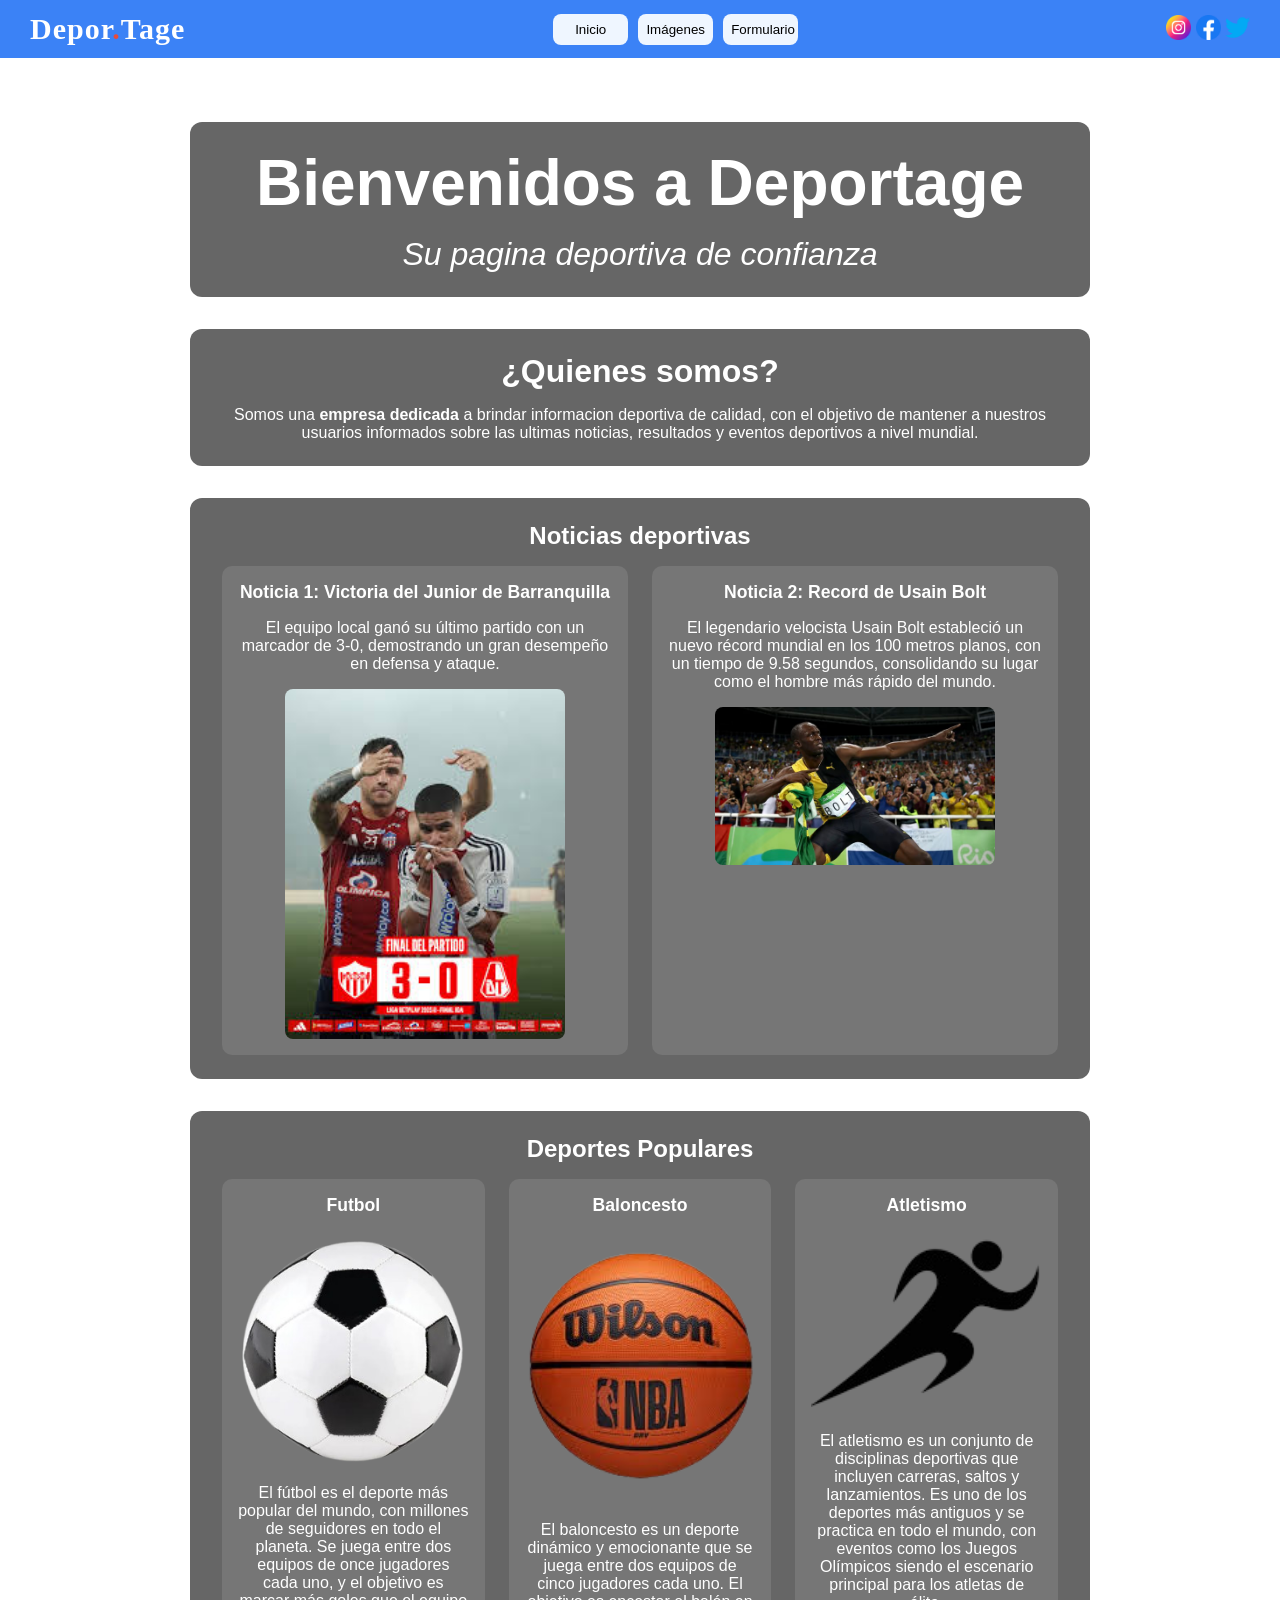
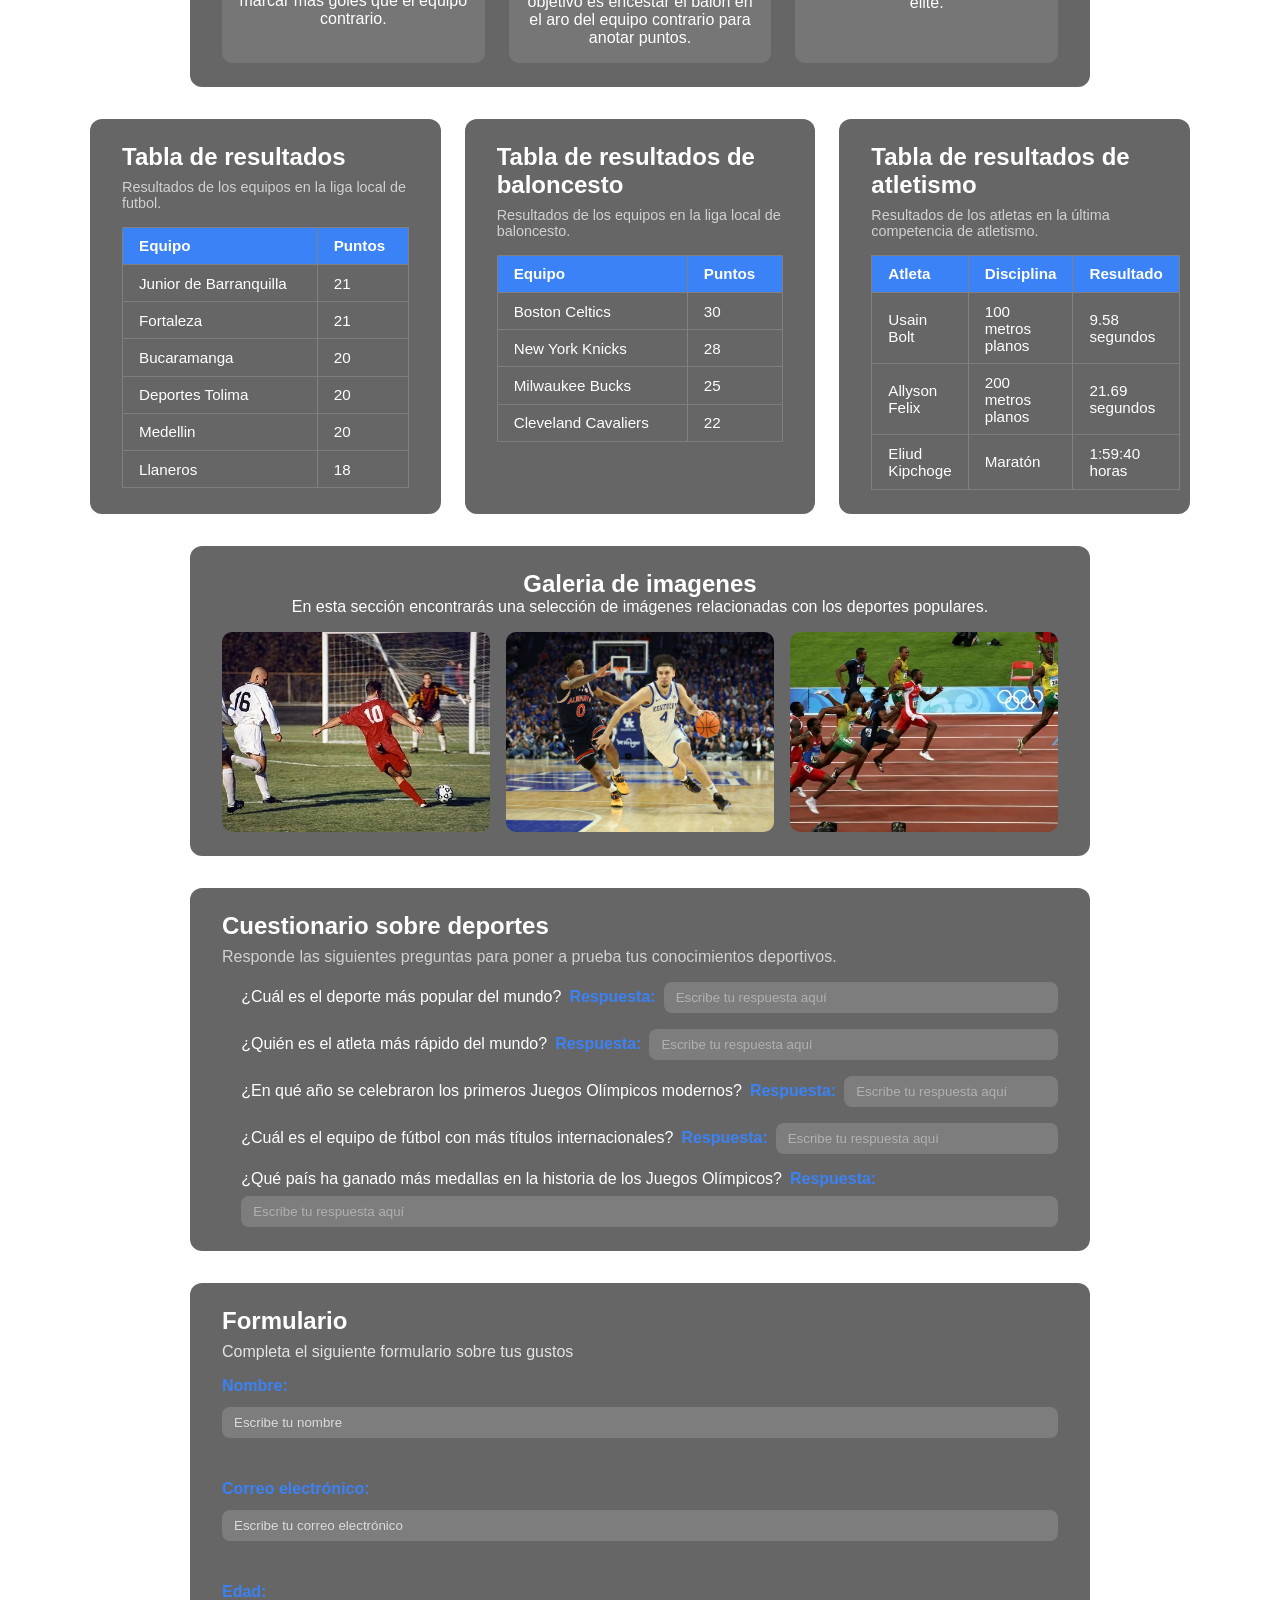
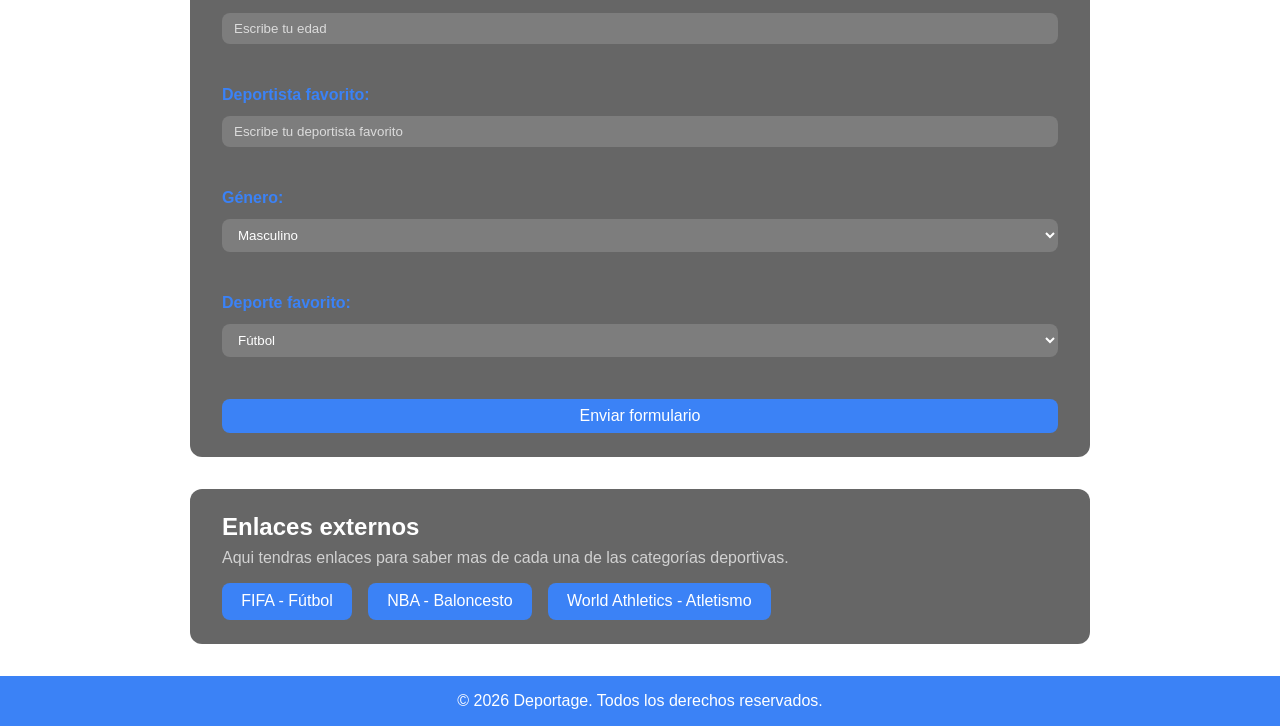
==== index.html @ 2c76aba1 "Pagina Inicial sin bootstrap" ====
<!DOCTYPE html>
<html lang="es">
<head>
    <meta charset="UTF-8">
    <meta name="viewport" content="width=device-width, initial-scale=1.0">
    <title>Deportage</title>
    <link rel="stylesheet" href="style.css">
    <link rel="icon" href="img/deportes.png">
</head>
<body>
    <header class="header">
    <div class="logo">
        Depor<span class="logo-dot">.</span>Tage
    </div>
    <nav class="nav">
        <button class="boton"><a href="#inicio">Inicio</a> </button>
        <button class="boton"><a href="#galeria">Imágenes</a> </button>
        <button class="boton"><a href="#formulario">Formulario</a></button>
    </nav>
    <div class="redes">
        <img src="img/instagram.png" alt="Instagram">
        <img src="img/facebook.png" alt="Facebook">
        <img src="img/twitter.png" alt="Twitter">
    </div>
    </header>

<main class="padre">
        <div class="inicio">
            <h1>Bienvenidos a Deportage</h1>
            <p><em>Su pagina deportiva de confianza</em></p>
        </div>

        <div class="quienes-somos"  >
            <h2>¿Quienes somos?</h2>
            <p>Somos una <strong>empresa dedicada</strong> a brindar informacion deportiva de calidad, con el objetivo de mantener a nuestros usuarios informados sobre las ultimas noticias, resultados y eventos deportivos a nivel mundial.</p>
        </div>

        <section class="noticias-deportivas">
            <h2>Noticias deportivas</h2>
            <div class="noticias-grid">
                <article class="tarjeta">
                    <h3>Noticia 1: Victoria del Junior de Barranquilla</h3>
                    <p>El equipo local ganó su último partido con un marcador de 3-0, demostrando un gran desempeño en defensa y ataque.</p>
                    <img src="img/Partido.jpg" alt="Partido de futbol">
                </article>
                <article class="tarjeta">
                    <h3>Noticia 2: Record de Usain Bolt</h3>
                    <p>El legendario velocista Usain Bolt estableció un nuevo récord mundial en los 100 metros planos, con un tiempo de 9.58 segundos, consolidando su lugar como el hombre más rápido del mundo.</p>
                    <img src="img/Record.jpg" alt="Usain Bolt corriendo">
                </article>
            </div>
        </section>

        <section class="deportes-populares">
            <h2>Deportes Populares</h2>
            <div class="deportes-grid">
                <article class="tarjeta">
                    <h3>Futbol</h3>
                    <img src="img/BalonFut.png" alt="Balon de futbol" width="140">
                    <p>El fútbol es el deporte más popular del mundo, con millones de seguidores en todo el planeta. Se juega entre dos equipos de once jugadores cada uno, y el objetivo es marcar más goles que el equipo contrario.</p>
                </article>
                <article class="tarjeta">
                    <h3>Baloncesto</h3>
                    <img src="img/baloncesto.png" alt="Balon de baloncesto" width="150">
                    <p>El baloncesto es un deporte dinámico y emocionante que se juega entre dos equipos de cinco jugadores cada uno. El objetivo es encestar el balón en el aro del equipo contrario para anotar puntos.</p>
                </article>
                <article class="tarjeta">
                    <h3>Atletismo</h3>
                    <img src="img/Atletismo.png" alt="Atletas corriendo" width="150">
                    <p>El atletismo es un conjunto de disciplinas deportivas que incluyen carreras, saltos y lanzamientos. Es uno de los deportes más antiguos y se practica en todo el mundo, con eventos como los Juegos Olímpicos siendo el escenario principal para los atletas de élite.</p>
                </article>
            </div>
        </section>


        <div class="tablas">
        <section class="resultados">
            <h2>Tabla de resultados</h2>
            <p>Resultados de los equipos en la liga local de futbol.</p>
            <table class="tabla" border="1">
                <tr>
                    <th>Equipo</th>
                    <th>Puntos</th>
                </tr>
                <tr>
                    <td>Junior de Barranquilla</td>
                    <td>21</td>
                </tr>
                <tr>
                    <td>Fortaleza</td>
                    <td>21</td>
                </tr>
                <tr>
                    <td>Bucaramanga</td>
                    <td>20</td>
                </tr>
                <tr>
                    <td>Deportes Tolima</td>
                    <td>20</td>
                </tr>
                <tr>
                    <td>Medellin</td>
                    <td>20</td>
                </tr>
                <tr>
                    <td>Llaneros</td>
                    <td>18</td>
                </tr>
            </table>
        </section>

        <section class="resultados">
            <h2>Tabla de resultados de baloncesto</h2>
            <p>Resultados de los equipos en la liga local de baloncesto.</p>
            <table class="tabla" border="1">
                <tr>
                    <th>Equipo</th>
                    <th>Puntos</th>
                </tr>
                <tr>
                    <td>Boston Celtics</td>
                    <td>30</td>
                </tr>
                <tr>
                    <td>New York Knicks</td>
                    <td>28</td>
                </tr>
                <tr>
                    <td>Milwaukee Bucks</td>
                    <td>25</td>
                </tr>
                <tr>
                    <td>Cleveland Cavaliers</td>
                    <td>22</td>
                </tr>
            </table>
        </section>

        <section class="resultados">
            <h2>Tabla de resultados de atletismo</h2>
            <p>Resultados de los atletas en la última competencia de atletismo.</p>
            <table class="tabla" border="1">
                <tr>
                    <th>Atleta</th>
                    <th>Disciplina</th>
                    <th>Resultado</th>
                </tr>
                <tr>
                    <td>Usain Bolt</td>
                    <td>100 metros planos</td>
                    <td>9.58 segundos</td>
                </tr>
                <tr>
                    <td>Allyson Felix</td>
                    <td>200 metros planos</td>
                    <td>21.69 segundos</td>
                </tr>
                <tr>
                    <td>Eliud Kipchoge</td>
                    <td>Maratón</td>
                    <td>1:59:40 horas</td>
                </tr>
            </table>
        </section>
        </div>
        <section id="galeria">
            <h2>Galeria de imagenes</h2>
            <p>En esta sección encontrarás una selección de imágenes relacionadas con los deportes populares.</p>
            <div class="galeria-grid">
                <img src="img/Galeria.jpeg" alt="Imagen de futbol">
                <img src="img/galeria2.jpeg" alt="Imagen de baloncesto">
                <img src="img/galeria3.jpeg" alt="Imagen de atletismo">
            </div>
        </section>
        
        <section id="cuestionario">
            <h2>Cuestionario sobre deportes</h2>
            <p>Responde las siguientes preguntas para poner a prueba tus conocimientos deportivos.</p>
            <ol>
                <li>
                    ¿Cuál es el deporte más popular del mundo?
                    <label for="respuesta1">Respuesta:</label>
                    <input type="text" name="respuesta" id="respuesta1" placeholder="Escribe tu respuesta aquí">
                </li>
                <li>
                    ¿Quién es el atleta más rápido del mundo?
                    <label for="respuesta2">Respuesta:</label>
                    <input type="text" name="respuesta" id="respuesta2" placeholder="Escribe tu respuesta aquí">
                </li>
                <li>
                    ¿En qué año se celebraron los primeros Juegos Olímpicos modernos?
                    <label for="respuesta3">Respuesta:</label>
                    <input type="text" name="respuesta" id="respuesta3" placeholder="Escribe tu respuesta aquí">
                </li>
                <li>
                    ¿Cuál es el equipo de fútbol con más títulos internacionales?
                    <label for="respuesta4">Respuesta:</label>
                    <input type="text" name="respuesta" id="respuesta4" placeholder="Escribe tu respuesta aquí">
                </li>
                <li>
                    ¿Qué país ha ganado más medallas en la historia de los Juegos Olímpicos?
                    <label for="respuesta5">Respuesta:</label>
                    <input type="text" name="respuesta" id="respuesta5" placeholder="Escribe tu respuesta aquí">
                </li>
            </ol>
        </section>

        <section id="formulario">
            <h2>Formulario</h2>
            <p>Completa el siguiente formulario sobre tus gustos</p>
            <form id="miFormulario" action="index.html" method="get">
                <label for="nombre">Nombre:</label>
                <input type="text" id="nombre" name="nombre" placeholder="Escribe tu nombre">
                <br>
                <label for="email">Correo electrónico:</label>
                <input type="email" id="email" name="email" placeholder="Escribe tu correo electrónico">
                <br>
                <label for="edad">Edad:</label>
                <input type="number" id="edad" name="edad" placeholder="Escribe tu edad">
                <br>
                <label for="deportista">Deportista favorito:</label>
                <input type="text" id="deportista" name="deportista" placeholder="Escribe tu deportista favorito">
                <br>
                <label for="genero">Género:</label>
                <select id="genero" name="genero">
                    <option value="masculino">Masculino</option>
                    <option value="femenino">Femenino</option>
                    <option value="otro">Otro</option>
                </select>
                <br>
                <label for="deporte">Deporte favorito:</label>
                <select id="deporte" name="deporte">
                    <option value="futbol">Fútbol</option>
                    <option value="baloncesto">Baloncesto</option>
                    <option value="atletismo">Atletismo</option>
                    <option value="otro">Otro</option>
                </select>
                <br>
                <input type="submit" value="Enviar formulario">
            </form>
        </section>

        <section id="enlaces-externos">
            <h2>Enlaces externos</h2>
            <p>Aqui tendras enlaces para saber mas de cada una de las categorías deportivas.</p>
            <ul>
                <li><a href="https://www.fifa.com/">FIFA - Fútbol</a></li>
                <li><a href="https://www.nba.com/">NBA - Baloncesto</a></li>
                <li><a href="https://www.worldathletics.org/">World Athletics - Atletismo</a></li>
            </ul>
        </section>
</main>
    <footer>
        <p>&copy; 2026 Deportage. Todos los derechos reservados.</p>
    </footer>
</body>
</html>
---- style.css ----
* {
    margin: 0;
    padding: 0;
    box-sizing: border-box;

}

.padre {
    position: relative;
    background-image: url(img/fondoinicio.jpg);
    background-size: cover;
    background-attachment: fixed;
    padding-top: 2rem;
    padding-bottom: 2rem;
}

body {
    font-family: 'Oswald', sans-serif;
}


/* Barra de navegacion */

.header {
    display: flex;
    flex-wrap: wrap; 
    align-items: center;
    justify-content: space-between;
    background-color: #3B82F6; 
    padding: 12px 30px;
    position: relative;
    z-index: 2; 
}

.nav {
    display: flex;
    flex-wrap: wrap;
    gap: 10px;
}

.boton {
    border-radius: 8px;
    border: none;
    padding: 0.5rem;
    background: #EFF6FF;
    width: 75px;
}

.boton a {
    text-decoration: none;
    color: black;
}

.logo {
    font-size: 30px;
    font-weight: bold;
    color: #ffffff;
    letter-spacing: 1px;
    font-family: 'Georgia', serif; 
}

.logo-dot {
    color: #e74c3c;
}

.redes img {
    width: 25px;
}


/* Termina barra de navegacion */

.inicio {
    text-align: center;
    background: rgba(0, 0, 0, 0.60);
    color: white;
    padding: 1.5rem 2rem;
    border-radius: 12px;
    margin: 2rem auto;
    max-width: 900px;
    display: flex;
    flex-direction: column;
    gap: 1rem; 
}

.inicio h1 {
    font-size: 4rem;
    word-break: break-word;
}
.inicio p {
    font-size: 2rem;
}

/* Bienvendios a deportage */

.quienes-somos {
    text-align: center;
    background: rgba(0, 0, 0, 0.60);
    color: white;
    padding: 1.5rem 2rem;
    border-radius: 12px;
    margin: 2rem auto;
    max-width: 900px;
    display: flex;
    flex-direction: column;
    gap: 1rem; 
}

.quienes-somos h2 {
    font-size: 2rem;
}

/* Bienvendios a deportage */

/* noticias */


.noticias-deportivas {
    background: rgba(0, 0, 0, 0.60);
    color: white;
    padding: 1.5rem 2rem;
    border-radius: 12px;
    margin: 2rem auto;
    max-width: 900px;
    text-align: center;
}

.noticias-grid {
    display: flex;
    flex-wrap: wrap;
    gap: 1.5rem;
    margin-top: 1rem;
}

.tarjeta {
    flex: 1; 
    background: rgba(255, 255, 255, 0.10);
    border-radius: 10px;
    padding: 1rem;
    display: flex;
    flex-direction: column;
    align-items: center;
    gap: 1rem;
    text-align: center;
    min-width: 200px;
}

.tarjeta h3 {
    font-size: 1.1rem;
}

.tarjeta img {
    width: 100%;
    max-width: 280px;
    border-radius: 8px;
    object-fit: cover;
}


/* noticias */


/* Deportes populares */

.deportes-populares { 
    background: rgba(0, 0, 0, 0.60);
    color: white;
    border-radius: 12px;
    max-width: 900px;
    padding: 1.5rem 2rem;
    margin: 2rem auto;
    text-align: center;
}

.deportes-grid {
    display: flex;
    flex-wrap: wrap;
    gap: 1.5rem;
    margin-top: 1rem;
}


/*  finnnn Deportes populares */

/* Tablas */


.tablas {
    display: flex;
    flex-wrap: wrap; 
    gap: 1.5rem;
    justify-content: center;
    margin: 2rem auto;
    max-width: 1100px;
}


.resultados {
    background: rgba(0, 0, 0, 0.60);
    color: white;
    padding: 1.5rem 2rem;
    border-radius: 12px;
    flex: 1;
    min-width: 250px; 
}


.resultados h2 {
    margin-bottom: 0.5rem;
}


.resultados p {
    margin-bottom: 1rem;
    font-size: 0.9rem;
    color: rgba(255, 255, 255, 0.70);
}

.tabla {
    width: 100%;
    border-collapse: collapse; 
    font-size: 0.95rem;
}

.tabla th {
    background: #3B82F6; 
    color: white;
    padding: 0.6rem 1rem;
    text-align: left;
}

.tabla td {
    padding: 0.6rem 1rem;
    border-bottom: 1px solid rgba(255, 255, 255, 0.15);
}





/* Imagenes */

#galeria {
    background: rgba(0, 0, 0, 0.60);
    color: white;
    padding: 1.5rem 2rem;
    border-radius: 12px;
    margin: 2rem auto;
    max-width: 900px;
    text-align: center;
}

.galeria-grid {
    display: flex;
    flex-wrap: wrap;
    gap: 1rem;
    margin-top: 1rem;
    justify-content: center;
}

.galeria-grid img {
    flex: 1;
    min-width: 200px;
    max-width: 280px;
    height: 200px;
    object-fit: cover;
    border-radius: 10px;
    transition: transform 0.3s ease; 
}

.galeria-grid img:hover {
    transform: scale(1.05); 
}

/* Formulario */

/* Cuestionario */

#cuestionario {
    background: rgba(0, 0, 0, 0.60);
    color: white;
    padding: 1.5rem 2rem;
    border-radius: 12px;
    margin: 2rem auto;
    max-width: 900px;
}

#cuestionario h2 {
    margin-bottom: 0.5rem;
}

#cuestionario p {
    margin-bottom: 1rem;
    color: rgba(255, 255, 255, 0.70);
}

#cuestionario ol {
    display: flex;
    flex-direction: column;
    gap: 1rem;
    padding-left: 1.2rem;
}

#cuestionario li {
    display: flex;
    flex-wrap: wrap;
    align-items: center;
    gap: 0.5rem;
}

#cuestionario label {
    color: #3B82F6;
    font-weight: bold;
}

#cuestionario input {
    flex: 1;
    min-width: 200px;
    padding: 0.5rem 0.75rem;
    border-radius: 8px;
    border: none;
    background: rgba(255, 255, 255, 0.15);
    color: white;
    outline: none;
}

#cuestionario input::placeholder {
    color: rgba(255, 255, 255, 0.40);
}

#cuestionario input:focus {
    background: rgba(59, 130, 246, 0.30);
}

/* Formulario */

#formulario {
    background: rgba(0, 0, 0, 0.60);
    color: white;
    padding: 1.5rem 2rem;
    border-radius: 12px;
    margin: 2rem auto;
    max-width: 900px;
}

#formulario h2 {
    margin-bottom: 0.5rem;
}

#formulario p {
    margin-bottom: 1rem;
    color: rgba(255, 255, 255, 0.82);
}

#miFormulario {
    display: flex;
    flex-direction: column;
    gap: 0.75rem;
}

#miFormulario label {
    color: #3B82F6;
    font-weight: bold;
}

#miFormulario input,
#miFormulario select {
    padding: 0.5rem 0.75rem;
    border-radius: 8px;
    border: none;
    background: rgba(255, 255, 255, 0.15);
    color: white;
    outline: none;
    width: 100%;
}

#miFormulario input::placeholder {
    color: rgba(255, 255, 255, 0.724);
}

#miFormulario input:focus,
#miFormulario select:focus {
    background: rgba(59, 130, 246, 0.30);
}

#miFormulario select option {
    background: #1e3a5f;
    color: white;
}

#miFormulario input[type="submit"] {
    background: #3B82F6;
    color: white;
    font-size: 1rem;
    cursor: pointer;
    font-family: 'Oswald', sans-serif;
    transition: background 0.3s ease;
}

#miFormulario input[type="submit"]:hover {
    background: #2563EB;
}

/* Enlaces  */

#enlaces-externos {
    background: rgba(0, 0, 0, 0.60);
    color: white;
    padding: 1.5rem 2rem;
    border-radius: 12px;
    margin: 2rem auto;
    max-width: 900px;
    margin-bottom: 0;
}

#enlaces-externos h2 {
    margin-bottom: 0.5rem;
}

#enlaces-externos p {
    margin-bottom: 1rem;
    color: rgba(255, 255, 255, 0.70);
}

#enlaces-externos ul {
    list-style: none;
    display: flex;
    flex-wrap: wrap;
    gap: 1rem;
    padding: 0;
}

#enlaces-externos a {
    display: block;
    background: #3B82F6;
    color: white;
    text-decoration: none;
    padding: 0.6rem 1.2rem;
    border-radius: 8px;
    transition: background 0.3s ease;
}

#enlaces-externos a:hover {
    background: #2563EB;
}




footer {
    position: relative;
    z-index: 2;
    background-color: #3B82F6;
    color: white;
    text-align: center;
    padding: 1rem;
}
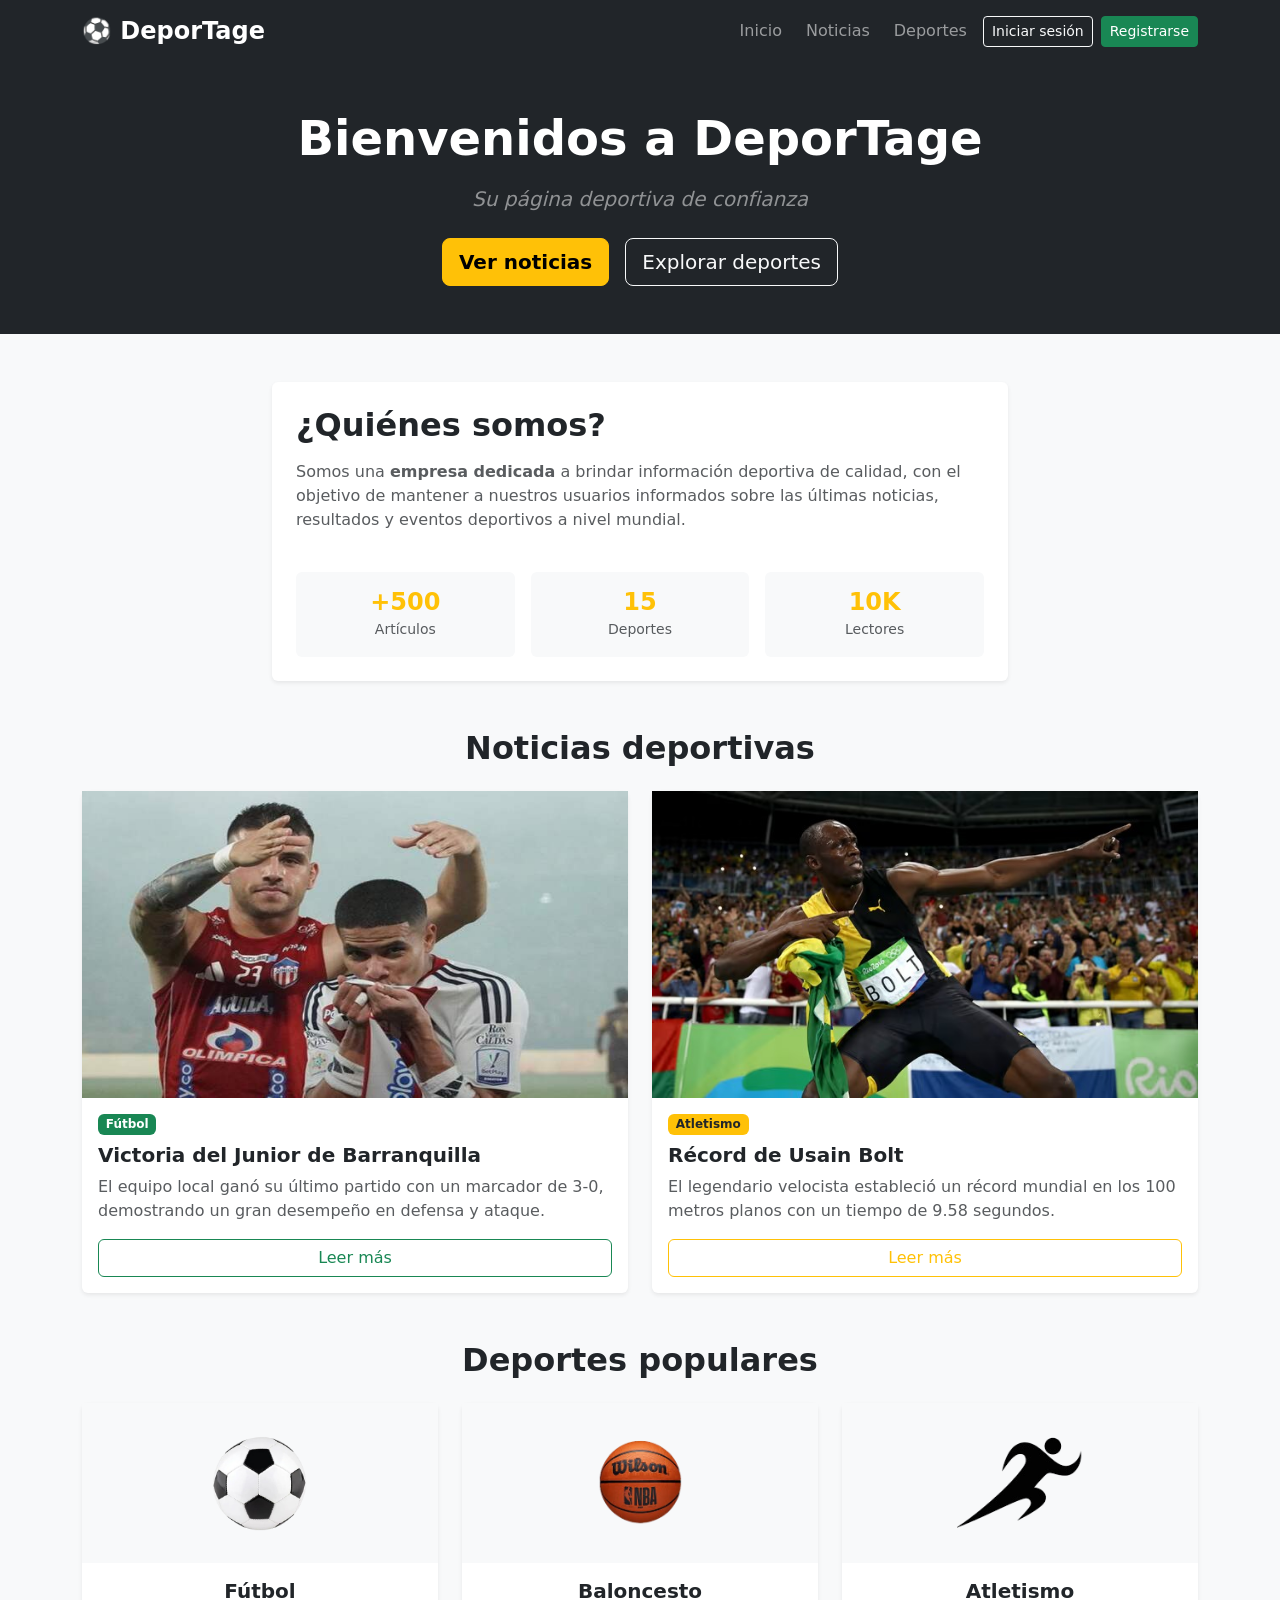
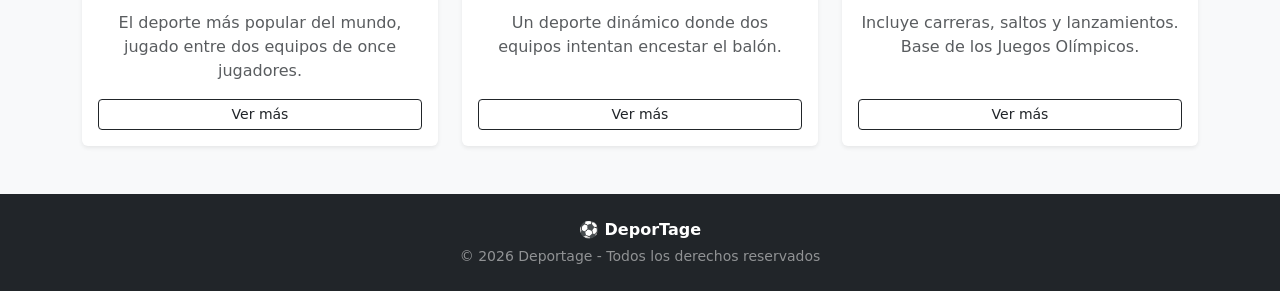
==== commit fb9b0087: "Actualizacion" ====
--- a/index.html
+++ b/index.html
@@ -1,257 +1,226 @@
 <!DOCTYPE html>
 <html lang="es">
+
 <head>
     <meta charset="UTF-8">
     <meta name="viewport" content="width=device-width, initial-scale=1.0">
     <title>Deportage</title>
+    <link href="https://cdn.jsdelivr.net/npm/bootstrap@5.3.8/dist/css/bootstrap.min.css" rel="stylesheet">
+    <link rel="icon" href="img/deportes.png">
     <link rel="stylesheet" href="style.css">
-    <link rel="icon" href="img/deportes.png">
+
+
 </head>
-<body>
-    <header class="header">
-    <div class="logo">
-        Depor<span class="logo-dot">.</span>Tage
-    </div>
-    <nav class="nav">
-        <button class="boton"><a href="#inicio">Inicio</a> </button>
-        <button class="boton"><a href="#galeria">Imágenes</a> </button>
-        <button class="boton"><a href="#formulario">Formulario</a></button>
+
+<body class="bg-light">
+
+
+    <nav class="navbar navbar-expand-lg navbar-dark bg-dark">
+        <div class="container">
+            <a class="navbar-brand fw-bold fs-4" href="#inicio">⚽ DeporTage</a>
+
+
+            <button class="navbar-toggler" type="button" data-bs-toggle="collapse" data-bs-target="#menuNavbar">
+                <span class="navbar-toggler-icon"></span>
+            </button>
+
+            <div class="collapse navbar-collapse" id="menuNavbar">
+
+                <ul class="navbar-nav ms-auto align-items-lg-center gap-2">
+                    <li class="nav-item">
+                        <a href="#inicio" class="nav-link">Inicio</a>
+                    </li>
+                    <li class="nav-item">
+                        <a href="#noticias" class="nav-link">Noticias</a>
+                    </li>
+                    <li class="nav-item">
+                        <a href="#deportes" class="nav-link">Deportes</a>
+                    </li>
+
+                    <li class="nav-item">
+                        <a href="login.html" class="btn btn-outline-light btn-sm">Iniciar sesión</a>
+                    </li>
+                    <li class="nav-item">
+                        <a href="registro.html" class="btn btn-success btn-sm">Registrarse</a>
+                    </li>
+                </ul>
+            </div>
+        </div>
     </nav>
-    <div class="redes">
-        <img src="img/instagram.png" alt="Instagram">
-        <img src="img/facebook.png" alt="Facebook">
-        <img src="img/twitter.png" alt="Twitter">
-    </div>
-    </header>
-
-<main class="padre">
-        <div class="inicio">
-            <h1>Bienvenidos a Deportage</h1>
-            <p><em>Su pagina deportiva de confianza</em></p>
+
+
+
+    <section id="inicio" class="bg-dark text-white text-center py-5">
+        <div class="container">
+            <h1 class="display-5 fw-bold mb-3">Bienvenidos a DeporTage</h1>
+            <p class="lead text-white-50 mb-4">
+                <em>Su página deportiva de confianza</em>
+            </p>
+            <div class="d-flex justify-content-center gap-3 flex-wrap">
+                <a href="#noticias" class="btn btn-warning btn-lg fw-bold">Ver noticias</a>
+                <a href="#deportes" class="btn btn-outline-light btn-lg">Explorar deportes</a>
+            </div>
         </div>
-
-        <div class="quienes-somos"  >
-            <h2>¿Quienes somos?</h2>
-            <p>Somos una <strong>empresa dedicada</strong> a brindar informacion deportiva de calidad, con el objetivo de mantener a nuestros usuarios informados sobre las ultimas noticias, resultados y eventos deportivos a nivel mundial.</p>
-        </div>
-
-        <section class="noticias-deportivas">
-            <h2>Noticias deportivas</h2>
-            <div class="noticias-grid">
-                <article class="tarjeta">
-                    <h3>Noticia 1: Victoria del Junior de Barranquilla</h3>
-                    <p>El equipo local ganó su último partido con un marcador de 3-0, demostrando un gran desempeño en defensa y ataque.</p>
-                    <img src="img/Partido.jpg" alt="Partido de futbol">
-                </article>
-                <article class="tarjeta">
-                    <h3>Noticia 2: Record de Usain Bolt</h3>
-                    <p>El legendario velocista Usain Bolt estableció un nuevo récord mundial en los 100 metros planos, con un tiempo de 9.58 segundos, consolidando su lugar como el hombre más rápido del mundo.</p>
-                    <img src="img/Record.jpg" alt="Usain Bolt corriendo">
-                </article>
+    </section>
+
+
+    <main class="container mt-5">
+
+
+        <section class="mb-5">
+            <div class="row justify-content-center">
+                <div class="col-lg-8">
+                    <div class="card shadow-sm border-0 p-4">
+                        <h2 class="fw-bold mb-3">¿Quiénes somos?</h2>
+                        <p class="text-muted">
+                            Somos una <strong>empresa dedicada</strong> a brindar información deportiva
+                            de calidad, con el objetivo de mantener a nuestros usuarios informados
+                            sobre las últimas noticias, resultados y eventos deportivos a nivel mundial.
+                        </p>
+
+
+                        <div class="row g-3 mt-2 text-center">
+                            <div class="col-4">
+                                <div class="bg-light rounded p-3">
+                                    <h4 class="fw-bold text-warning mb-0">+500</h4>
+                                    <small class="text-muted">Artículos</small>
+                                </div>
+                            </div>
+                            <div class="col-4">
+                                <div class="bg-light rounded p-3">
+                                    <h4 class="fw-bold text-warning mb-0">15</h4>
+                                    <small class="text-muted">Deportes</small>
+                                </div>
+                            </div>
+                            <div class="col-4">
+                                <div class="bg-light rounded p-3">
+                                    <h4 class="fw-bold text-warning mb-0">10K</h4>
+                                    <small class="text-muted">Lectores</small>
+                                </div>
+                            </div>
+                        </div>
+                    </div>
+                </div>
             </div>
         </section>
 
-        <section class="deportes-populares">
-            <h2>Deportes Populares</h2>
-            <div class="deportes-grid">
-                <article class="tarjeta">
-                    <h3>Futbol</h3>
-                    <img src="img/BalonFut.png" alt="Balon de futbol" width="140">
-                    <p>El fútbol es el deporte más popular del mundo, con millones de seguidores en todo el planeta. Se juega entre dos equipos de once jugadores cada uno, y el objetivo es marcar más goles que el equipo contrario.</p>
-                </article>
-                <article class="tarjeta">
-                    <h3>Baloncesto</h3>
-                    <img src="img/baloncesto.png" alt="Balon de baloncesto" width="150">
-                    <p>El baloncesto es un deporte dinámico y emocionante que se juega entre dos equipos de cinco jugadores cada uno. El objetivo es encestar el balón en el aro del equipo contrario para anotar puntos.</p>
-                </article>
-                <article class="tarjeta">
-                    <h3>Atletismo</h3>
-                    <img src="img/Atletismo.png" alt="Atletas corriendo" width="150">
-                    <p>El atletismo es un conjunto de disciplinas deportivas que incluyen carreras, saltos y lanzamientos. Es uno de los deportes más antiguos y se practica en todo el mundo, con eventos como los Juegos Olímpicos siendo el escenario principal para los atletas de élite.</p>
-                </article>
+
+
+        <section id="noticias" class="mb-5">
+            <h2 class="text-center fw-bold mb-4">Noticias deportivas</h2>
+
+            <div class="row g-4">
+
+                <div class="col-md-6 d-flex">
+                    <div class="card h-100 shadow-sm border-0">
+
+                        <div class="ratio ratio-16x9">
+                            <img src="img/Partido.jpg" alt="Partido de fútbol">
+                        </div>
+                        <div class="card-body d-flex flex-column">
+
+                            <span class="badge bg-success mb-2 align-self-start">Fútbol</span>
+                            <h5 class="card-title fw-bold">Victoria del Junior de Barranquilla</h5>
+                            <p class="card-text text-muted">
+                                El equipo local ganó su último partido con un marcador de 3-0,
+                                demostrando un gran desempeño en defensa y ataque.
+                            </p>
+
+                            <a href="#" class="btn btn-outline-success mt-auto">Leer más</a>
+                        </div>
+                    </div>
+                </div>
+
+                <div class="col-md-6 d-flex">
+                    <div class="card h-100 shadow-sm border-0">
+                        <div class="ratio ratio-16x9">
+                            <img src="img/Record.jpg" alt="Récord de Usain Bolt">
+                        </div>
+                        <div class="card-body d-flex flex-column">
+                            <span class="badge bg-warning text-dark mb-2 align-self-start">Atletismo</span>
+                            <h5 class="card-title fw-bold">Récord de Usain Bolt</h5>
+                            <p class="card-text text-muted">
+                                El legendario velocista estableció un récord mundial en los 100 metros
+                                planos con un tiempo de 9.58 segundos.
+                            </p>
+                            <a href="#" class="btn btn-outline-warning mt-auto">Leer más</a>
+                        </div>
+                    </div>
+                </div>
+
             </div>
         </section>
 
 
-        <div class="tablas">
-        <section class="resultados">
-            <h2>Tabla de resultados</h2>
-            <p>Resultados de los equipos en la liga local de futbol.</p>
-            <table class="tabla" border="1">
-                <tr>
-                    <th>Equipo</th>
-                    <th>Puntos</th>
-                </tr>
-                <tr>
-                    <td>Junior de Barranquilla</td>
-                    <td>21</td>
-                </tr>
-                <tr>
-                    <td>Fortaleza</td>
-                    <td>21</td>
-                </tr>
-                <tr>
-                    <td>Bucaramanga</td>
-                    <td>20</td>
-                </tr>
-                <tr>
-                    <td>Deportes Tolima</td>
-                    <td>20</td>
-                </tr>
-                <tr>
-                    <td>Medellin</td>
-                    <td>20</td>
-                </tr>
-                <tr>
-                    <td>Llaneros</td>
-                    <td>18</td>
-                </tr>
-            </table>
+        <section id="deportes" class="mb-5">
+            <h2 class="text-center fw-bold mb-4">Deportes populares</h2>
+
+            <div class="row g-4">
+
+                <div class="col-md-4 d-flex">
+                    <div class="card h-100 shadow-sm border-0 text-center">
+
+                        <div class="bg-light p-4"
+                            style="height: 160px; display: flex; align-items: center; justify-content: center;">
+                            <img src="img/BalonFut.png" alt="Fútbol" style="max-height: 100px; object-fit: contain;">
+                        </div>
+                        <div class="card-body d-flex flex-column">
+                            <h5 class="card-title fw-bold">Fútbol</h5>
+                            <p class="card-text text-muted">
+                                El deporte más popular del mundo, jugado entre dos equipos de once jugadores.
+                            </p>
+                            <a href="#" class="btn btn-outline-dark btn-sm mt-auto">Ver más</a>
+                        </div>
+                    </div>
+                </div>
+
+                <div class="col-md-4 d-flex">
+                    <div class="card h-100 shadow-sm border-0 text-center">
+                        <div class="bg-light p-4"
+                            style="height: 160px; display: flex; align-items: center; justify-content: center;">
+                            <img src="img/baloncesto.png" alt="Baloncesto"
+                                style="max-height: 100px; object-fit: contain;">
+                        </div>
+                        <div class="card-body d-flex flex-column">
+                            <h5 class="card-title fw-bold">Baloncesto</h5>
+                            <p class="card-text text-muted">
+                                Un deporte dinámico donde dos equipos intentan encestar el balón.
+                            </p>
+                            <a href="#" class="btn btn-outline-dark btn-sm mt-auto">Ver más</a>
+                        </div>
+                    </div>
+                </div>
+
+                <div class="col-md-4 d-flex">
+                    <div class="card h-100 shadow-sm border-0 text-center">
+                        <div class="bg-light p-4"
+                            style="height: 160px; display: flex; align-items: center; justify-content: center;">
+                            <img src="img/Atletismo.png" alt="Atletismo"
+                                style="max-height: 100px; object-fit: contain;">
+                        </div>
+                        <div class="card-body d-flex flex-column">
+                            <h5 class="card-title fw-bold">Atletismo</h5>
+                            <p class="card-text text-muted">
+                                Incluye carreras, saltos y lanzamientos. Base de los Juegos Olímpicos.
+                            </p>
+                            <a href="#" class="btn btn-outline-dark btn-sm mt-auto">Ver más</a>
+                        </div>
+                    </div>
+                </div>
+
+            </div>
         </section>
 
-        <section class="resultados">
-            <h2>Tabla de resultados de baloncesto</h2>
-            <p>Resultados de los equipos en la liga local de baloncesto.</p>
-            <table class="tabla" border="1">
-                <tr>
-                    <th>Equipo</th>
-                    <th>Puntos</th>
-                </tr>
-                <tr>
-                    <td>Boston Celtics</td>
-                    <td>30</td>
-                </tr>
-                <tr>
-                    <td>New York Knicks</td>
-                    <td>28</td>
-                </tr>
-                <tr>
-                    <td>Milwaukee Bucks</td>
-                    <td>25</td>
-                </tr>
-                <tr>
-                    <td>Cleveland Cavaliers</td>
-                    <td>22</td>
-                </tr>
-            </table>
-        </section>
-
-        <section class="resultados">
-            <h2>Tabla de resultados de atletismo</h2>
-            <p>Resultados de los atletas en la última competencia de atletismo.</p>
-            <table class="tabla" border="1">
-                <tr>
-                    <th>Atleta</th>
-                    <th>Disciplina</th>
-                    <th>Resultado</th>
-                </tr>
-                <tr>
-                    <td>Usain Bolt</td>
-                    <td>100 metros planos</td>
-                    <td>9.58 segundos</td>
-                </tr>
-                <tr>
-                    <td>Allyson Felix</td>
-                    <td>200 metros planos</td>
-                    <td>21.69 segundos</td>
-                </tr>
-                <tr>
-                    <td>Eliud Kipchoge</td>
-                    <td>Maratón</td>
-                    <td>1:59:40 horas</td>
-                </tr>
-            </table>
-        </section>
-        </div>
-        <section id="galeria">
-            <h2>Galeria de imagenes</h2>
-            <p>En esta sección encontrarás una selección de imágenes relacionadas con los deportes populares.</p>
-            <div class="galeria-grid">
-                <img src="img/Galeria.jpeg" alt="Imagen de futbol">
-                <img src="img/galeria2.jpeg" alt="Imagen de baloncesto">
-                <img src="img/galeria3.jpeg" alt="Imagen de atletismo">
-            </div>
-        </section>
-        
-        <section id="cuestionario">
-            <h2>Cuestionario sobre deportes</h2>
-            <p>Responde las siguientes preguntas para poner a prueba tus conocimientos deportivos.</p>
-            <ol>
-                <li>
-                    ¿Cuál es el deporte más popular del mundo?
-                    <label for="respuesta1">Respuesta:</label>
-                    <input type="text" name="respuesta" id="respuesta1" placeholder="Escribe tu respuesta aquí">
-                </li>
-                <li>
-                    ¿Quién es el atleta más rápido del mundo?
-                    <label for="respuesta2">Respuesta:</label>
-                    <input type="text" name="respuesta" id="respuesta2" placeholder="Escribe tu respuesta aquí">
-                </li>
-                <li>
-                    ¿En qué año se celebraron los primeros Juegos Olímpicos modernos?
-                    <label for="respuesta3">Respuesta:</label>
-                    <input type="text" name="respuesta" id="respuesta3" placeholder="Escribe tu respuesta aquí">
-                </li>
-                <li>
-                    ¿Cuál es el equipo de fútbol con más títulos internacionales?
-                    <label for="respuesta4">Respuesta:</label>
-                    <input type="text" name="respuesta" id="respuesta4" placeholder="Escribe tu respuesta aquí">
-                </li>
-                <li>
-                    ¿Qué país ha ganado más medallas en la historia de los Juegos Olímpicos?
-                    <label for="respuesta5">Respuesta:</label>
-                    <input type="text" name="respuesta" id="respuesta5" placeholder="Escribe tu respuesta aquí">
-                </li>
-            </ol>
-        </section>
-
-        <section id="formulario">
-            <h2>Formulario</h2>
-            <p>Completa el siguiente formulario sobre tus gustos</p>
-            <form id="miFormulario" action="index.html" method="get">
-                <label for="nombre">Nombre:</label>
-                <input type="text" id="nombre" name="nombre" placeholder="Escribe tu nombre">
-                <br>
-                <label for="email">Correo electrónico:</label>
-                <input type="email" id="email" name="email" placeholder="Escribe tu correo electrónico">
-                <br>
-                <label for="edad">Edad:</label>
-                <input type="number" id="edad" name="edad" placeholder="Escribe tu edad">
-                <br>
-                <label for="deportista">Deportista favorito:</label>
-                <input type="text" id="deportista" name="deportista" placeholder="Escribe tu deportista favorito">
-                <br>
-                <label for="genero">Género:</label>
-                <select id="genero" name="genero">
-                    <option value="masculino">Masculino</option>
-                    <option value="femenino">Femenino</option>
-                    <option value="otro">Otro</option>
-                </select>
-                <br>
-                <label for="deporte">Deporte favorito:</label>
-                <select id="deporte" name="deporte">
-                    <option value="futbol">Fútbol</option>
-                    <option value="baloncesto">Baloncesto</option>
-                    <option value="atletismo">Atletismo</option>
-                    <option value="otro">Otro</option>
-                </select>
-                <br>
-                <input type="submit" value="Enviar formulario">
-            </form>
-        </section>
-
-        <section id="enlaces-externos">
-            <h2>Enlaces externos</h2>
-            <p>Aqui tendras enlaces para saber mas de cada una de las categorías deportivas.</p>
-            <ul>
-                <li><a href="https://www.fifa.com/">FIFA - Fútbol</a></li>
-                <li><a href="https://www.nba.com/">NBA - Baloncesto</a></li>
-                <li><a href="https://www.worldathletics.org/">World Athletics - Atletismo</a></li>
-            </ul>
-        </section>
-</main>
-    <footer>
-        <p>&copy; 2026 Deportage. Todos los derechos reservados.</p>
+    </main>
+
+
+
+    <footer class="bg-dark text-white text-center py-4 mt-5">
+        <p class="mb-1 fw-bold">⚽ DeporTage</p>
+        <p class="mb-0 text-white-50 small">© 2026 Deportage - Todos los derechos reservados</p>
     </footer>
+
+    <script src="https://cdn.jsdelivr.net/npm/bootstrap@5.3.8/dist/js/bootstrap.bundle.min.js"></script>
 </body>
+
 </html>
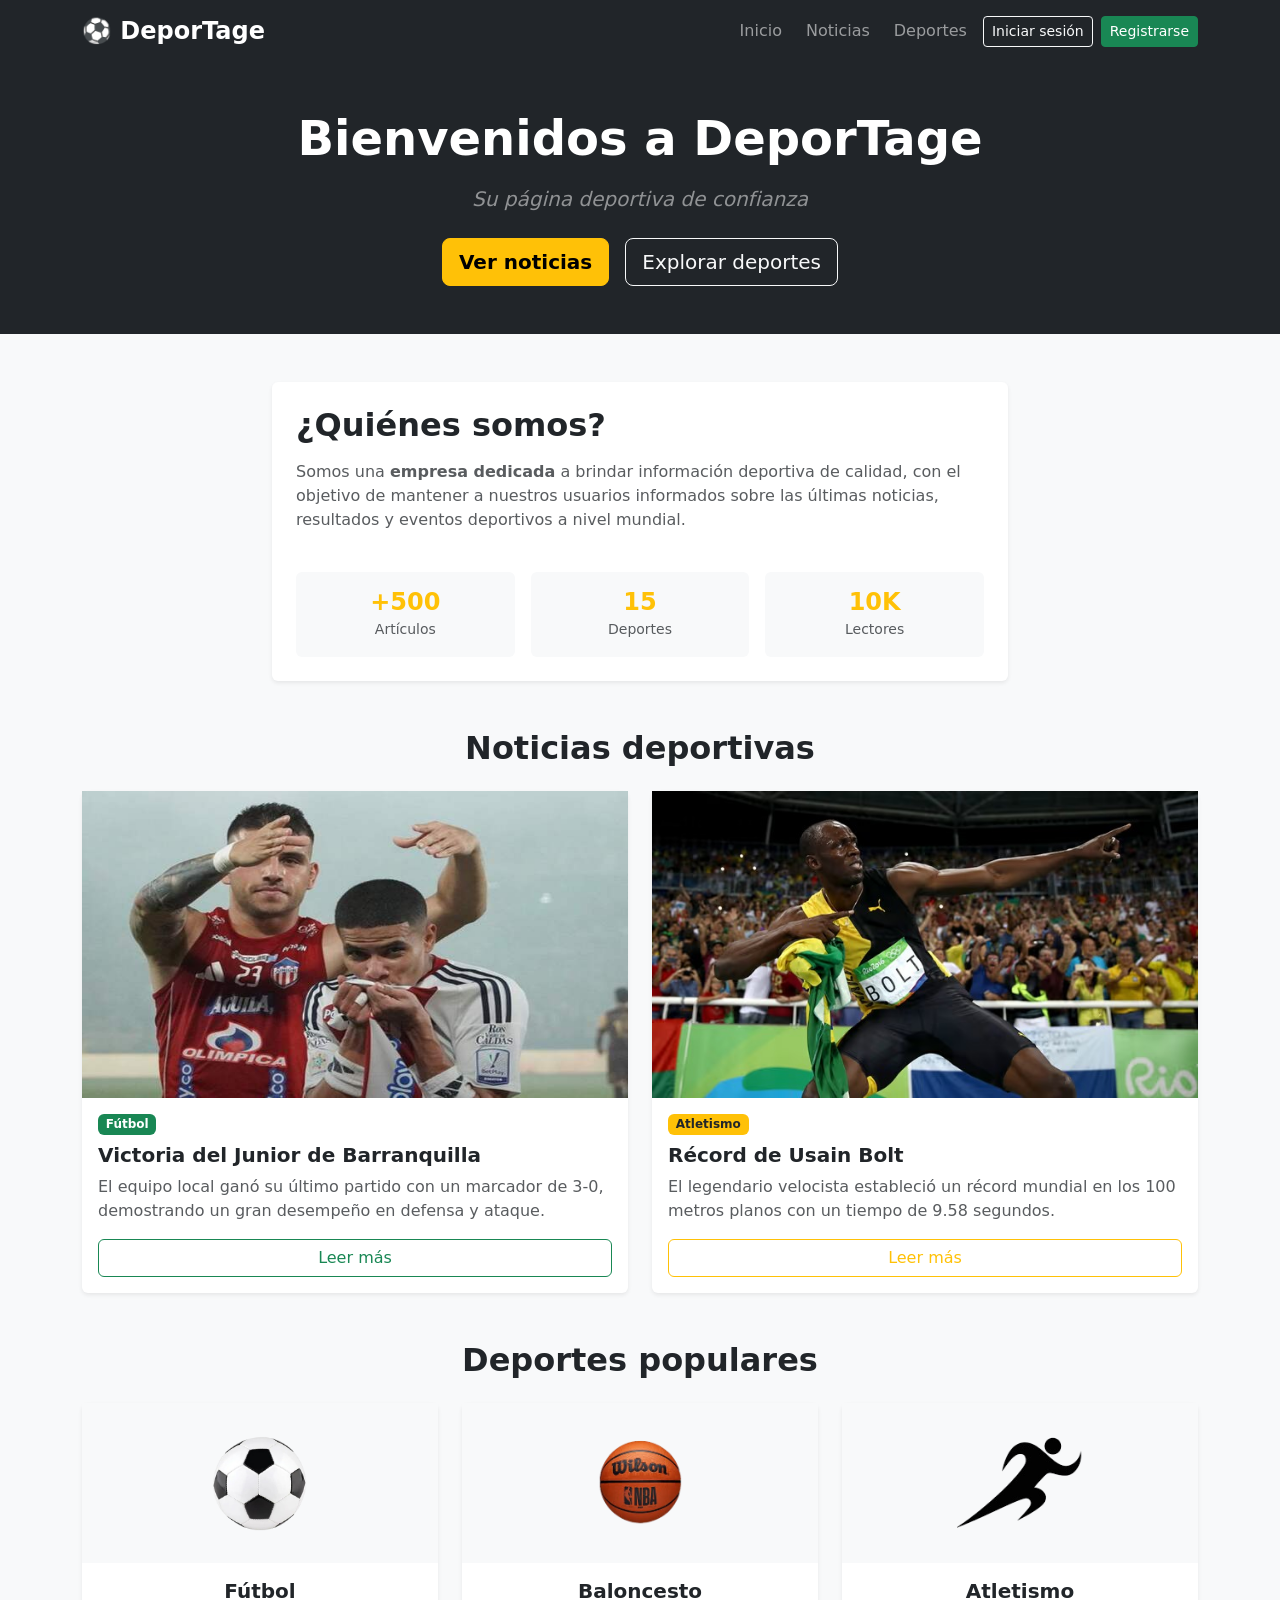
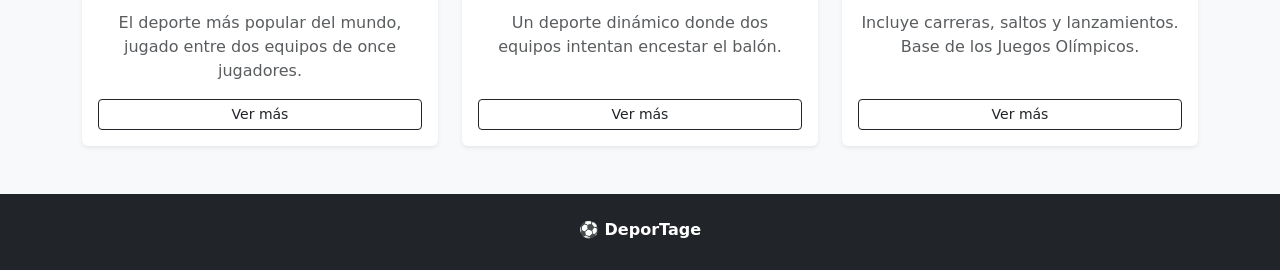
==== commit 9ecb3e89: "Final V2" ====
--- a/index.html
+++ b/index.html
@@ -217,7 +217,6 @@
 
     <footer class="bg-dark text-white text-center py-4 mt-5">
         <p class="mb-1 fw-bold">⚽ DeporTage</p>
-        <p class="mb-0 text-white-50 small">© 2026 Deportage - Todos los derechos reservados</p>
     </footer>
 
     <script src="https://cdn.jsdelivr.net/npm/bootstrap@5.3.8/dist/js/bootstrap.bundle.min.js"></script>
